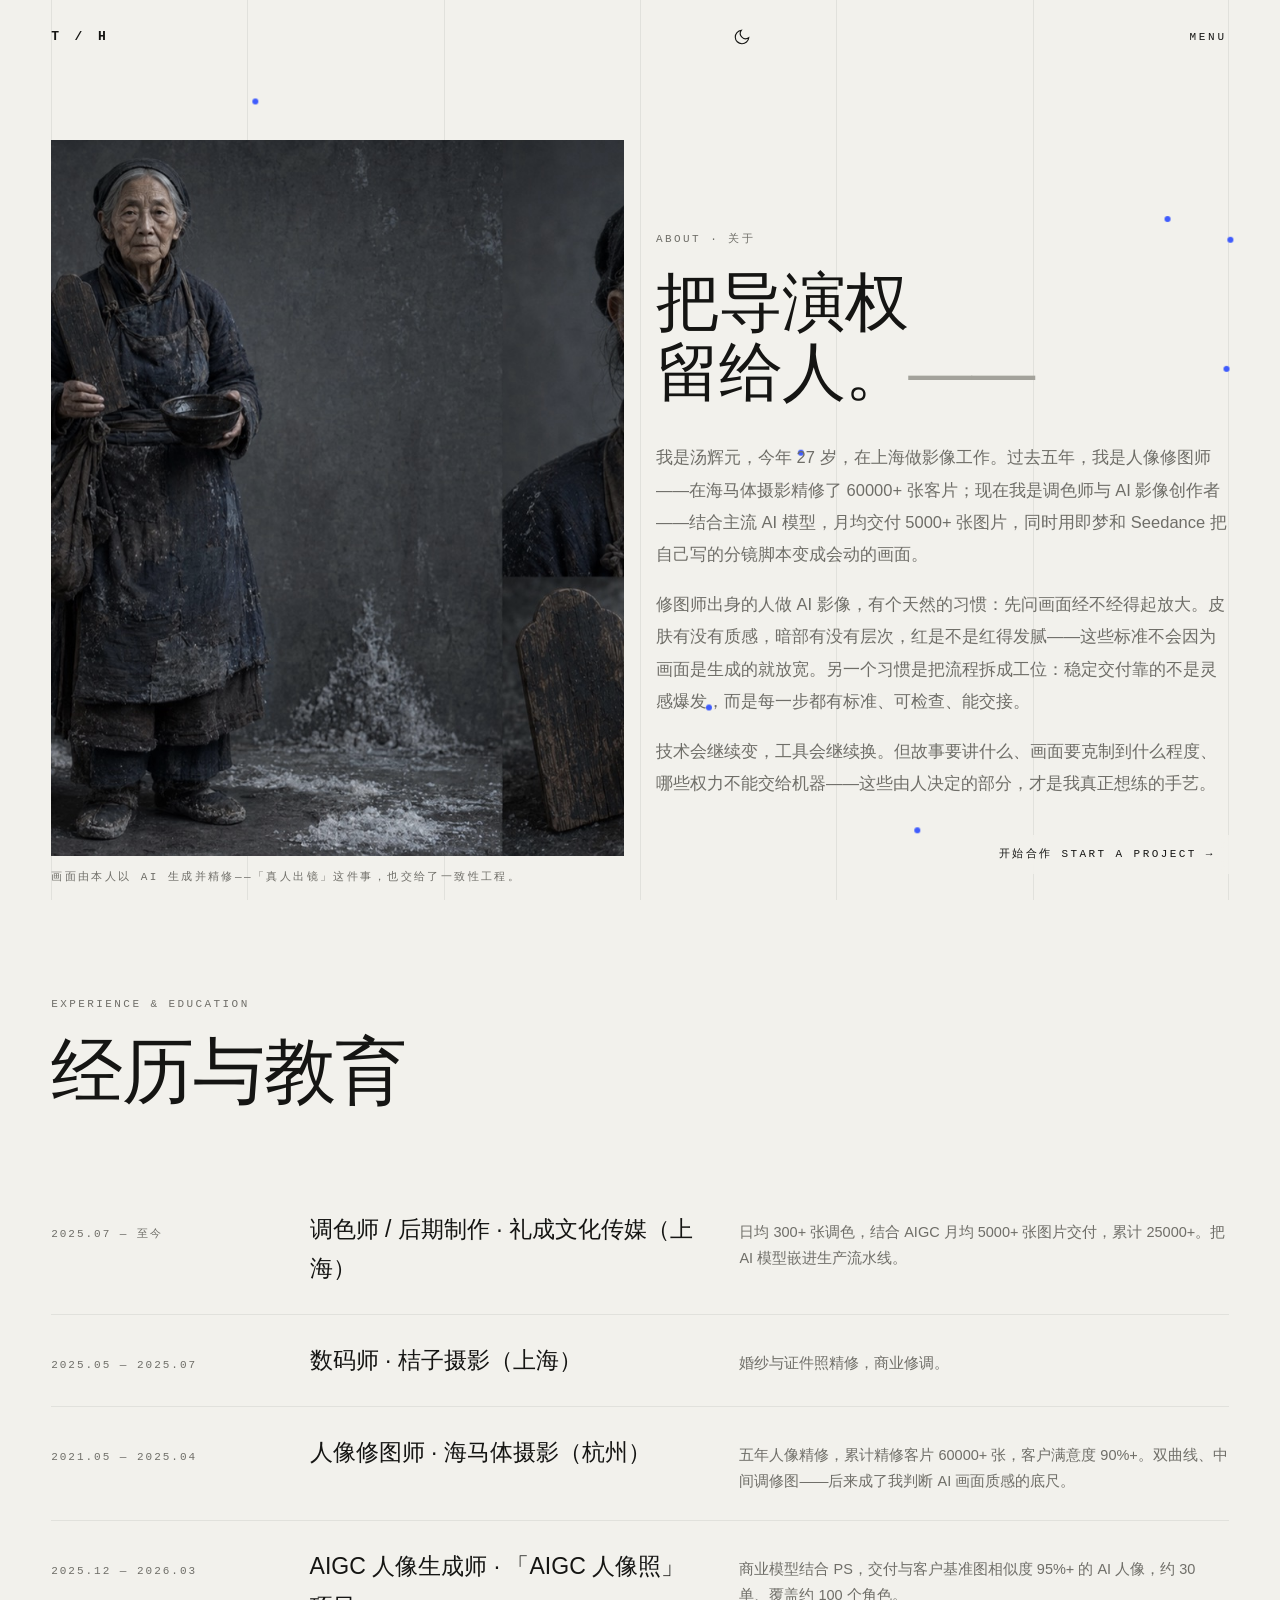
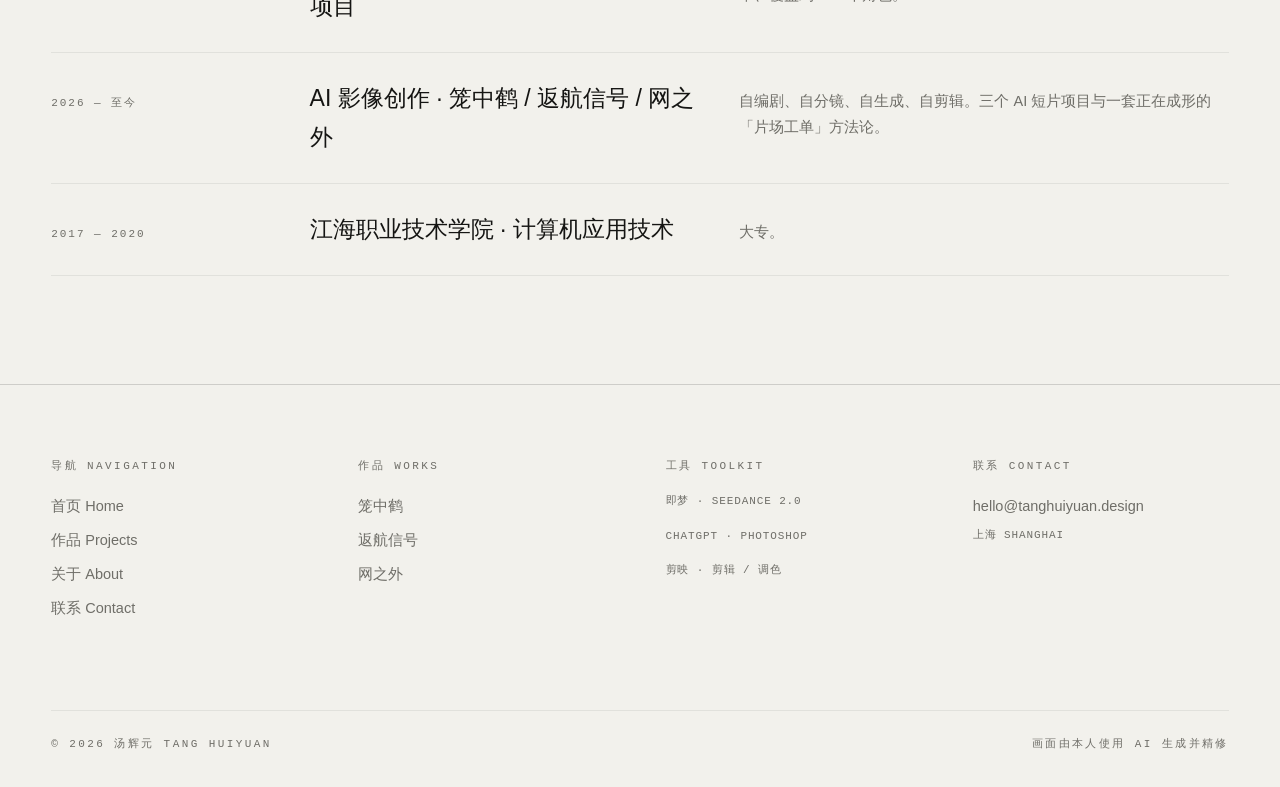
==== about.html @ d863634f "个人网站首发：首页/作品/三个项目详情/关于/联系" ====
<!DOCTYPE html>
<html lang="zh-CN">
<head>
<meta charset="UTF-8">
<meta name="viewport" content="width=device-width, initial-scale=1.0">
<title>关于 About · 汤辉元</title>
<meta name="description" content="汤辉元：修图师出身的 AI 影像创作者。五年人像精修 60000+ 张，如今用即梦与 Seedance 拍 AI 短片。">
<link rel="stylesheet" href="css/style.css">
</head>
<body>

<header class="site-header">
  <a class="logo" href="index.html">T / H</a>
  <div class="header-center">
    <button class="theme-toggle" aria-label="切换明暗模式">
      <svg class="icon-moon" viewBox="0 0 24 24"><path d="M21 12.8A9 9 0 1 1 11.2 3a7 7 0 0 0 9.8 9.8z"/></svg>
      <svg class="icon-sun" viewBox="0 0 24 24"><circle cx="12" cy="12" r="4.4"/><path d="M12 2v2.6M12 19.4V22M2 12h2.6M19.4 12H22M4.9 4.9l1.9 1.9M17.2 17.2l1.9 1.9M19.1 4.9l-1.9 1.9M6.8 17.2l-1.9 1.9"/></svg>
    </button>
  </div>
  <button class="menu-btn">MENU</button>
</header>

<div class="menu-overlay">
  <svg class="menu-arc" viewBox="0 0 1440 900" preserveAspectRatio="none" aria-hidden="true">
    <path d="M 380 -60 Q 850 450 320 960" stroke="rgba(240,239,233,0.16)" fill="none" stroke-width="1"/>
    <circle cx="528" cy="144" r="4" fill="#4d6bff"/>
    <circle cx="596" cy="348" r="4" fill="#4d6bff"/>
    <circle cx="584" cy="552" r="4" fill="#4d6bff"/>
    <circle cx="492" cy="756" r="4" fill="#4d6bff"/>
  </svg>
  <button class="menu-close" aria-label="关闭菜单">
    <svg viewBox="0 0 24 24" fill="none"><path d="M5 5l14 14M19 5L5 19"/></svg>
  </button>
  <nav class="menu-items">
    <div class="menu-item"><span class="no">01</span><a href="index.html">Home</a></div>
    <div class="menu-item"><span class="no">02</span><a href="projects.html">Projects</a><button class="toggle-projects chev" aria-label="展开项目列表">▾</button>
      <ul class="menu-sub">
        <li><a href="project-lhz.html"><span class="n">01</span>笼中鹤</a></li>
        <li><a href="project-fhxh.html"><span class="n">02</span>返航信号</a></li>
        <li><a href="project-wzw.html"><span class="n">03</span>网之外</a></li>
      </ul>
    </div>
    <div class="menu-item"><span class="no">03</span><a href="about.html">About</a></div>
    <div class="menu-item"><span class="no">04</span><a href="contact.html">Contact</a></div>
  </nav>
  <div class="menu-meta mono">AI IMAGERY CREATOR · SHANGHAI · 2026</div>
</div>

<main class="wrap">
  <div class="about-grid">
    <div class="about-photo reveal">
      <img src="assets/asset-04-elder-salt.jpg" alt="AI 生成角色影像">
      <p class="mono" style="margin-top:12px;">画面由本人以 AI 生成并精修——「真人出镜」这件事，也交给了一致性工程。</p>
    </div>
    <div class="about-copy">
      <span class="mono reveal">ABOUT · 关于</span>
      <h1 class="reveal d1">把导演权<br>留给人。<span class="ghost">——</span></h1>
      <p class="reveal d2">我是汤辉元，今年 27 岁，在上海做影像工作。过去五年，我是人像修图师——在海马体摄影精修了 60000+ 张客片；现在我是调色师与 AI 影像创作者——结合主流 AI 模型，月均交付 5000+ 张图片，同时用即梦和 Seedance 把自己写的分镜脚本变成会动的画面。</p>
      <p class="reveal d3">修图师出身的人做 AI 影像，有个天然的习惯：先问画面经不经得起放大。皮肤有没有质感，暗部有没有层次，红是不是红得发腻——这些标准不会因为画面是生成的就放宽。另一个习惯是把流程拆成工位：稳定交付靠的不是灵感爆发，而是每一步都有标准、可检查、能交接。</p>
      <p class="reveal d3">技术会继续变，工具会继续换。但故事要讲什么、画面要克制到什么程度、哪些权力不能交给机器——这些由人决定的部分，才是我真正想练的手艺。</p>
    </div>
  </div>

  <div class="exp-sec" id="experience">
    <div class="sec-head reveal">
      <span class="mono">EXPERIENCE &amp; EDUCATION</span>
      <h2 class="sec-title">经历与教育</h2>
    </div>
    <div class="exp-row reveal">
      <span class="e-era">2025.07 — 至今</span>
      <span class="e-t">调色师 / 后期制作 · 礼成文化传媒（上海）</span>
      <span class="e-d">日均 300+ 张调色，结合 AIGC 月均 5000+ 张图片交付，累计 25000+。把 AI 模型嵌进生产流水线。</span>
    </div>
    <div class="exp-row reveal">
      <span class="e-era">2025.05 — 2025.07</span>
      <span class="e-t">数码师 · 桔子摄影（上海）</span>
      <span class="e-d">婚纱与证件照精修，商业修调。</span>
    </div>
    <div class="exp-row reveal">
      <span class="e-era">2021.05 — 2025.04</span>
      <span class="e-t">人像修图师 · 海马体摄影（杭州）</span>
      <span class="e-d">五年人像精修，累计精修客片 60000+ 张，客户满意度 90%+。双曲线、中间调修图——后来成了我判断 AI 画面质感的底尺。</span>
    </div>
    <div class="exp-row reveal">
      <span class="e-era">2025.12 — 2026.03</span>
      <span class="e-t">AIGC 人像生成师 · 「AIGC 人像照」项目</span>
      <span class="e-d">商业模型结合 PS，交付与客户基准图相似度 95%+ 的 AI 人像，约 30 单、覆盖约 100 个角色。</span>
    </div>
    <div class="exp-row reveal">
      <span class="e-era">2026 — 至今</span>
      <span class="e-t">AI 影像创作 · 笼中鹤 / 返航信号 / 网之外</span>
      <span class="e-d">自编剧、自分镜、自生成、自剪辑。三个 AI 短片项目与一套正在成形的「片场工单」方法论。</span>
    </div>
    <div class="exp-row reveal">
      <span class="e-era">2017 — 2020</span>
      <span class="e-t">江海职业技术学院 · 计算机应用技术</span>
      <span class="e-d">大专。</span>
    </div>
  </div>
</main>

<footer class="site-footer">
  <div class="foot-grid">
    <div>
      <span class="mono">导航 Navigation</span>
      <ul>
        <li><a href="index.html">首页 Home</a></li>
        <li><a href="projects.html">作品 Projects</a></li>
        <li><a href="about.html">关于 About</a></li>
        <li><a href="contact.html">联系 Contact</a></li>
      </ul>
    </div>
    <div>
      <span class="mono">作品 Works</span>
      <ul>
        <li><a href="project-lhz.html">笼中鹤</a></li>
        <li><a href="project-fhxh.html">返航信号</a></li>
        <li><a href="project-wzw.html">网之外</a></li>
      </ul>
    </div>
    <div>
      <span class="mono">工具 Toolkit</span>
      <ul>
        <li><span class="mono" style="letter-spacing:0.08em;">即梦 · Seedance 2.0</span></li>
        <li><span class="mono" style="letter-spacing:0.08em;">ChatGPT · Photoshop</span></li>
        <li><span class="mono" style="letter-spacing:0.08em;">剪映 · 剪辑 / 调色</span></li>
      </ul>
    </div>
    <div>
      <span class="mono">联系 Contact</span>
      <ul>
        <li><a href="contact.html">hello@tanghuiyuan.design</a></li>
        <li><span class="mono" style="letter-spacing:0.08em;">上海 SHANGHAI</span></li>
      </ul>
    </div>
  </div>
  <div class="foot-bottom">
    <span class="mono">© 2026 汤辉元 TANG HUIYUAN</span>
    <span class="mono">画面由本人使用 AI 生成并精修</span>
  </div>
</footer>

<a class="start-project" href="contact.html">开始合作 START A PROJECT →</a>

<script src="js/main.js"></script>
</body>
</html>
---- css/style.css ----
/* ============================================================
   汤辉元 · 个人网站 — Swiss/Editorial 风格
   浅色默认 + 深色切换 / 网格线 + 蓝点 / 超大标题 + 等宽标签
   ============================================================ */

:root {
  --bg: #f2f1ec;
  --ink: #151513;
  --muted: #6f6e68;
  --faint: #a3a29b;
  --line: rgba(21, 21, 19, 0.07);
  --line-strong: rgba(21, 21, 19, 0.16);
  --dot: #2b4bff;
  --accent: #2b4bff;
  --panel: rgba(21, 21, 19, 0.04);
  --header-bg: rgba(242, 241, 236, 0.82);
  --ease: cubic-bezier(0.22, 1, 0.36, 1);
  --font-sans: "Helvetica Neue", "PingFang SC", "Hiragino Sans GB", "Microsoft YaHei", Arial, sans-serif;
  --font-mono: "SF Mono", "Menlo", "Monaco", ui-monospace, monospace;
}

body.dark {
  --bg: #0e0e0d;
  --ink: #eceae4;
  --muted: #8f8e88;
  --faint: #5c5b56;
  --line: rgba(236, 234, 228, 0.08);
  --line-strong: rgba(236, 234, 228, 0.2);
  --dot: #4d6bff;
  --accent: #6c85ff;
  --panel: rgba(236, 234, 228, 0.05);
  --header-bg: rgba(14, 14, 13, 0.82);
}

* { margin: 0; padding: 0; box-sizing: border-box; }

html { scroll-behavior: smooth; }

body {
  background: var(--bg);
  color: var(--ink);
  font-family: var(--font-sans);
  font-size: 16px;
  line-height: 1.7;
  -webkit-font-smoothing: antialiased;
  transition: background 0.5s var(--ease), color 0.5s var(--ease);
  overflow-x: hidden;
}

::selection { background: var(--dot); color: #fff; }

a { color: inherit; text-decoration: none; }
img { display: block; max-width: 100%; }
button { background: none; border: none; cursor: pointer; color: inherit; font: inherit; }

/* ---------- 等宽标签 ---------- */
.mono {
  font-family: var(--font-mono);
  font-size: 11px;
  letter-spacing: 0.22em;
  text-transform: uppercase;
  color: var(--muted);
  font-weight: 400;
}

/* ---------- 固定网格线 ---------- */
.gridlines {
  position: fixed; inset: 0;
  pointer-events: none;
  z-index: 0;
  display: grid;
  grid-template-columns: repeat(6, 1fr);
  padding: 0 clamp(20px, 4vw, 64px);
}
.gridlines span {
  border-left: 1px solid var(--line);
  transition: border-color 0.5s var(--ease);
}
.gridlines span:last-child { border-right: 1px solid var(--line); }

/* ---------- 蓝点层 ---------- */
.dots { position: fixed; inset: 0; pointer-events: none; z-index: 1; }
.dot {
  position: absolute;
  width: 6px; height: 6px;
  border-radius: 50%;
  background: var(--dot);
  opacity: 0.9;
  will-change: transform;
}

/* ---------- 页头 ---------- */
.site-header {
  position: fixed;
  top: 0; left: 0; right: 0;
  z-index: 60;
  display: flex;
  align-items: center;
  justify-content: space-between;
  padding: 22px clamp(20px, 4vw, 64px);
  background: transparent;
  transition: background 0.4s var(--ease), backdrop-filter 0.4s;
}
.site-header.scrolled {
  background: var(--header-bg);
  backdrop-filter: blur(10px);
  -webkit-backdrop-filter: blur(10px);
}
.logo {
  font-family: var(--font-mono);
  font-size: 13px;
  letter-spacing: 0.3em;
  font-weight: 600;
  z-index: 2;
}
.header-center { position: absolute; left: 58%; transform: translateX(-50%); }
.theme-toggle {
  width: 36px; height: 36px;
  display: flex; align-items: center; justify-content: center;
  border-radius: 50%;
  transition: transform 0.4s var(--ease);
}
.theme-toggle:hover { transform: rotate(40deg) scale(1.1); }
.theme-toggle svg { width: 18px; height: 18px; stroke: var(--ink); fill: none; stroke-width: 1.5; }
.theme-toggle .icon-sun { display: none; }
body.dark .theme-toggle .icon-moon { display: none; }
body.dark .theme-toggle .icon-sun { display: block; }
.menu-btn {
  font-family: var(--font-mono);
  font-size: 11px;
  letter-spacing: 0.25em;
  z-index: 2;
  padding: 6px 2px;
  position: relative;
}
.menu-btn::after {
  content: ""; position: absolute; left: 0; bottom: 0;
  width: 100%; height: 1px; background: var(--ink);
  transform: scaleX(0); transform-origin: right;
  transition: transform 0.4s var(--ease);
}
.menu-btn:hover::after { transform: scaleX(1); transform-origin: left; }

/* ---------- 全屏菜单 ---------- */
.menu-overlay {
  position: fixed; inset: 0;
  background: #101010;
  color: #f0efe9;
  z-index: 100;
  opacity: 0;
  visibility: hidden;
  transition: opacity 0.55s var(--ease), visibility 0.55s;
  overflow: hidden;
}
.menu-overlay.open { opacity: 1; visibility: visible; }
.menu-arc { position: absolute; inset: 0; }
.menu-items {
  position: absolute; inset: 0;
  padding: 0 clamp(24px, 6vw, 100px);
  pointer-events: none;
}
.menu-items a, .menu-items button { pointer-events: auto; }
.menu-item {
  position: absolute;
  display: flex;
  align-items: baseline;
  gap: 14px;
  opacity: 0;
  transform: translateY(30px);
  transition: opacity 0.5s var(--ease), transform 0.5s var(--ease);
}
.menu-overlay.open .menu-item { opacity: 1; transform: translateY(0); }
.menu-overlay.open .menu-item:nth-child(1) { transition-delay: 0.15s; }
.menu-overlay.open .menu-item:nth-child(2) { transition-delay: 0.24s; }
.menu-overlay.open .menu-item:nth-child(3) { transition-delay: 0.33s; }
.menu-overlay.open .menu-item:nth-child(4) { transition-delay: 0.42s; }
.menu-item .no {
  font-family: var(--font-mono);
  font-size: 11px;
  letter-spacing: 0.2em;
  color: #8b8a84;
}
.menu-item a {
  font-size: clamp(34px, 4.6vw, 58px);
  font-weight: 500;
  letter-spacing: -0.01em;
  color: #f0efe9;
  transition: color 0.3s;
  line-height: 1.15;
}
.menu-item a:hover { color: #6c85ff; }
.menu-item .chev { font-size: 0.5em; color: #8b8a84; margin-left: 6px; }
.menu-sub {
  list-style: none;
  margin: 10px 0 0 4px;
  display: none;
}
.menu-sub li { margin: 2px 0; }
.menu-sub a {
  font-size: 14px;
  color: #8b8a84;
  letter-spacing: 0.02em;
  font-weight: 400;
}
.menu-sub a:hover { color: #f0efe9; }
.menu-sub .n { font-family: var(--font-mono); font-size: 10px; margin-right: 8px; }
.menu-close {
  position: absolute; top: 24px; right: clamp(20px, 4vw, 64px);
  width: 40px; height: 40px;
  display: flex; align-items: center; justify-content: center;
  z-index: 5;
}
.menu-close svg { width: 22px; height: 22px; stroke: #f0efe9; stroke-width: 1.5; }
.menu-meta {
  position: absolute;
  left: clamp(24px, 6vw, 100px); bottom: 34px;
  color: #8b8a84;
}

/* ---------- 布局容器 ---------- */
.wrap {
  position: relative;
  z-index: 2;
  padding: 0 clamp(20px, 4vw, 64px);
}
.section { padding: clamp(80px, 12vh, 160px) 0; }

/* ---------- Hero ---------- */
.hero {
  min-height: 100vh;
  display: flex;
  flex-direction: column;
  justify-content: center;
  position: relative;
}
.hero-name {
  font-size: clamp(64px, 12.5vw, 190px);
  font-weight: 600;
  line-height: 1.02;
  letter-spacing: -0.02em;
  margin-left: -0.04em;
}
.hero-name .thin { font-weight: 300; }
.hero-meta {
  display: flex;
  flex-wrap: wrap;
  gap: 28px;
  margin-top: 30px;
}
.hero-meta span { white-space: nowrap; }
.hero-scrollhint {
  position: absolute;
  bottom: 34px; left: clamp(20px, 4vw, 64px);
  display: flex; align-items: center; gap: 10px;
}
.hero-scrollhint .bar {
  width: 1px; height: 44px;
  background: var(--line-strong);
  position: relative;
  overflow: hidden;
}
.hero-scrollhint .bar::after {
  content: ""; position: absolute; left: 0; top: -50%;
  width: 100%; height: 50%;
  background: var(--ink);
  animation: drip 2.2s var(--ease) infinite;
}
@keyframes drip {
  0% { top: -50%; } 100% { top: 110%; }
}

/* ---------- 鼠标跟随预览图 ---------- */
.cursor-img {
  position: fixed;
  z-index: 50;
  width: 220px; height: 150px;
  pointer-events: none;
  overflow: hidden;
  opacity: 0;
  transform: translate(-50%, -50%) scale(0.85) rotate(-2deg);
  transition: opacity 0.35s var(--ease);
  will-change: transform;
}
.cursor-img.show { opacity: 1; }
.cursor-img img {
  position: absolute; inset: 0;
  width: 100%; height: 100%; object-fit: cover;
  opacity: 0;
  transition: opacity 0.28s var(--ease);
}
.cursor-img img.current { opacity: 1; }

/* ---------- 章节标题 ---------- */
.sec-head { margin-bottom: clamp(40px, 6vw, 72px); }
.sec-head .mono { display: block; margin-bottom: 18px; }
.sec-title {
  font-size: clamp(38px, 5.6vw, 84px);
  font-weight: 500;
  line-height: 1.12;
  letter-spacing: -0.015em;
  max-width: 14em;
}
.sec-title .ghost { color: var(--faint); }

/* ---------- 项目大块（首页） ---------- */
.work-block {
  display: grid;
  grid-template-columns: repeat(6, 1fr);
  gap: 0 clamp(16px, 2.5vw, 40px);
  padding: clamp(48px, 7vh, 96px) 0;
  border-top: 1px solid var(--line);
  position: relative;
}
.work-block .work-media {
  grid-column: 1 / 5;
  overflow: hidden;
  position: relative;
}
.work-block.alt .work-media { grid-column: 3 / 7; order: 2; }
.work-block .work-media img {
  width: 100%; height: 100%;
  aspect-ratio: 16 / 10;
  object-fit: cover;
  transition: transform 1s var(--ease);
}
.work-block:hover .work-media img { transform: scale(1.035); }
.work-info {
  grid-column: 5 / 7;
  display: flex;
  flex-direction: column;
  justify-content: flex-start;
  padding-top: 6px;
}
.work-block.alt .work-info { grid-column: 1 / 3; order: 1; }
.work-idx { margin-bottom: 14px; }
.work-title {
  font-size: clamp(30px, 3.4vw, 52px);
  font-weight: 500;
  line-height: 1.12;
  letter-spacing: -0.01em;
  transition: color 0.3s;
}
.work-block:hover .work-title { color: var(--accent); }
.work-sub { font-size: 15px; color: var(--muted); margin-top: 8px; }
.work-cat { margin-top: 22px; }
.work-arrow {
  margin-top: auto;
  font-family: var(--font-mono);
  font-size: 20px;
  color: var(--ink);
  transition: transform 0.4s var(--ease);
  padding-top: 30px;
}
.work-block:hover .work-arrow { transform: translateX(8px); }

/* ---------- 理念条 ---------- */
.beliefs { border-top: 1px solid var(--line); }
.belief-row {
  display: grid;
  grid-template-columns: 120px 1fr 2fr;
  gap: clamp(16px, 3vw, 48px);
  padding: 30px 0;
  border-bottom: 1px solid var(--line);
  align-items: baseline;
}
.belief-row .b-no { font-family: var(--font-mono); font-size: 11px; letter-spacing: 0.2em; color: var(--muted); }
.belief-row .b-t { font-size: clamp(20px, 2.2vw, 30px); font-weight: 500; letter-spacing: -0.01em; }
.belief-row .b-d { font-size: 15px; color: var(--muted); line-height: 1.8; }
.belief-quote {
  font-size: clamp(22px, 2.6vw, 36px);
  font-weight: 400;
  line-height: 1.5;
  max-width: 22em;
  padding: clamp(60px, 9vh, 120px) 0;
}
.belief-quote em { font-style: normal; color: var(--accent); }

/* ---------- Projects 索引表 ---------- */
.proj-table { border-top: 1px solid var(--line-strong); margin-top: clamp(30px, 5vh, 60px); }
.proj-row {
  display: grid;
  grid-template-columns: 90px 2.4fr 1.4fr 110px 60px;
  align-items: center;
  padding: 30px clamp(4px, 1vw, 16px);
  border-bottom: 1px solid var(--line);
  transition: background 0.35s var(--ease), color 0.35s var(--ease);
  position: relative;
}
.proj-row .p-no, .proj-row .p-cat, .proj-row .p-year, .proj-row .p-arrow {
  font-family: var(--font-mono);
  font-size: 11px;
  letter-spacing: 0.2em;
  text-transform: uppercase;
  color: var(--muted);
  transition: color 0.35s var(--ease);
}
.proj-row .p-title { font-size: clamp(24px, 2.6vw, 40px); font-weight: 500; letter-spacing: -0.01em; }
.proj-row .p-arrow { text-align: right; font-size: 16px; transition: transform 0.4s var(--ease); }
.proj-row:hover { background: var(--ink); color: var(--bg); }
.proj-row:hover .p-no, .proj-row:hover .p-cat, .proj-row:hover .p-year { color: var(--bg); opacity: 0.65; }
.proj-row:hover .p-arrow { color: var(--bg); transform: translateX(6px); }

/* ---------- 项目详情 ---------- */
.case-hero {
  position: relative;
  min-height: 92vh;
  display: flex;
  align-items: flex-end;
  color: #f0efe9;
  overflow: hidden;
}
.case-hero .bgimg {
  position: absolute; inset: 0;
}
.case-hero .bgimg img {
  width: 100%; height: 100%; object-fit: cover;
  animation: slowzoom 14s var(--ease) forwards;
}
@keyframes slowzoom { from { transform: scale(1.08); } to { transform: scale(1); } }
/* 详情页深色大图上，页头未滚动时用浅色 */
body:has(.case-hero) .site-header:not(.scrolled) { color: #f0efe9; }
body:has(.case-hero) .site-header:not(.scrolled) .theme-toggle svg { stroke: #f0efe9; }

.case-hero .shade {
  position: absolute; inset: 0;
  background: linear-gradient(180deg, rgba(10,10,10,0.38) 0%, rgba(10,10,10,0.14) 42%, rgba(10,10,10,0.74) 100%);
}
.case-hero .inner {
  position: relative; z-index: 2;
  width: 100%;
  padding: 0 clamp(20px, 4vw, 64px) clamp(44px, 7vh, 80px);
}
.case-hero .mono { color: rgba(240,239,233,0.75); display: block; margin-bottom: 16px; }
.case-hero h1 {
  font-size: clamp(56px, 9vw, 140px);
  font-weight: 500;
  line-height: 1.02;
  letter-spacing: -0.02em;
}
.case-hero .case-sub { font-size: clamp(17px, 1.6vw, 22px); color: rgba(240,239,233,0.85); margin-top: 14px; font-weight: 300; }
.case-meta {
  display: grid;
  grid-template-columns: 1fr 1fr 2fr;
  gap: clamp(20px, 4vw, 60px);
  margin-top: clamp(36px, 6vh, 64px);
  padding-top: 26px;
  border-top: 1px solid rgba(240,239,233,0.25);
}
.case-meta .mono { display: block; margin-bottom: 10px; color: rgba(240,239,233,0.55); }
.case-meta .v { font-size: 15px; font-weight: 400; }
.case-meta .v.big { line-height: 1.75; }

/* 详情正文：左吸附文字 + 右图片流 */
.case-body {
  display: grid;
  grid-template-columns: repeat(6, 1fr);
  gap: 0 clamp(16px, 2.5vw, 40px);
  padding: clamp(80px, 12vh, 150px) 0;
}
.case-text { grid-column: 1 / 3; }
.case-text .sticky { position: sticky; top: 110px; }
.case-text .mono { display: block; margin-bottom: 16px; }
.case-text h2 { font-size: clamp(28px, 3vw, 44px); font-weight: 500; line-height: 1.2; margin-bottom: 24px; letter-spacing: -0.01em; }
.case-text p { font-size: 15.5px; color: var(--muted); line-height: 1.9; }
.case-text p + p { margin-top: 14px; }
.case-gallery { grid-column: 3 / 7; display: flex; flex-direction: column; gap: clamp(24px, 4vh, 48px); }
.case-gallery figure img {
  width: 100%;
  transition: transform 1s var(--ease);
}
.case-gallery figure { overflow: hidden; }
.case-gallery figure:hover img { transform: scale(1.03); }
.case-gallery figcaption { margin-top: 10px; }
.case-list { margin-top: 28px; }
.case-list li {
  list-style: none;
  padding: 13px 0;
  border-bottom: 1px solid var(--line);
  font-size: 14.5px;
  color: var(--muted);
  display: flex; gap: 14px;
}
.case-list li b { color: var(--ink); font-weight: 500; white-space: nowrap; }

/* 上/下一个项目 */
.case-nav {
  display: grid;
  grid-template-columns: 1fr 1fr;
  border-top: 1px solid var(--line-strong);
}
.case-nav a {
  padding: clamp(40px, 7vh, 80px) clamp(20px, 4vw, 64px);
  transition: background 0.35s var(--ease), color 0.35s var(--ease);
}
.case-nav a:hover { background: var(--ink); color: var(--bg); }
.case-nav a.next { text-align: right; border-left: 1px solid var(--line); }
.case-nav .mono { display: block; margin-bottom: 12px; }
.case-nav .t { font-size: clamp(26px, 3vw, 44px); font-weight: 500; letter-spacing: -0.01em; }

/* ---------- 跑马灯 ---------- */
.marquee {
  overflow: hidden;
  border-top: 1px solid var(--line);
  border-bottom: 1px solid var(--line);
  padding: clamp(28px, 5vh, 54px) 0;
  white-space: nowrap;
}
.marquee .track {
  display: inline-flex;
  gap: 0.6em;
  animation: marquee 30s linear infinite;
  font-size: clamp(48px, 7vw, 110px);
  font-weight: 500;
  letter-spacing: 0.02em;
  color: var(--faint);
  text-transform: uppercase;
}
@keyframes marquee {
  from { transform: translateX(0); }
  to { transform: translateX(-50%); }
}

/* ---------- About ---------- */
.about-grid {
  display: grid;
  grid-template-columns: repeat(6, 1fr);
  gap: 0 clamp(16px, 2.5vw, 40px);
  padding-top: 140px;
}
.about-photo { grid-column: 1 / 4; }
.about-photo img { width: 100%; aspect-ratio: 4 / 5; object-fit: cover; filter: grayscale(0.15); }
.about-copy { grid-column: 4 / 7; padding-top: clamp(40px, 10vh, 120px); }
.about-copy .mono { display: block; margin-bottom: 18px; }
.about-copy h1 {
  font-size: clamp(40px, 5vw, 72px);
  font-weight: 500;
  line-height: 1.1;
  letter-spacing: -0.015em;
  margin-bottom: 34px;
}
.about-copy h1 .ghost { color: var(--faint); }
.about-copy p { font-size: 16.5px; line-height: 1.95; color: var(--muted); }
.about-copy p + p { margin-top: 18px; }
.exp-sec { padding: clamp(80px, 12vh, 150px) 0; }
.exp-row {
  display: grid;
  grid-template-columns: 220px 1.6fr 2fr;
  gap: clamp(16px, 3vw, 48px);
  padding: 26px 0;
  border-bottom: 1px solid var(--line);
  align-items: baseline;
}
.exp-row .e-era { font-family: var(--font-mono); font-size: 11px; letter-spacing: 0.18em; color: var(--muted); text-transform: uppercase; }
.exp-row .e-t { font-size: clamp(18px, 1.8vw, 24px); font-weight: 500; }
.exp-row .e-d { font-size: 14.5px; color: var(--muted); line-height: 1.8; }

/* ---------- Contact ---------- */
.contact-hero { min-height: 88vh; display: flex; flex-direction: column; justify-content: center; padding-top: 100px; }
.contact-hero h1 {
  font-size: clamp(48px, 8.4vw, 130px);
  font-weight: 500;
  line-height: 1.06;
  letter-spacing: -0.02em;
}
.contact-hero h1 a { transition: color 0.3s; }
.contact-hero h1 a:hover { color: var(--accent); }
.contact-cols {
  display: grid;
  grid-template-columns: repeat(3, 1fr);
  gap: clamp(20px, 4vw, 60px);
  margin-top: clamp(50px, 9vh, 100px);
  padding-top: 30px;
  border-top: 1px solid var(--line-strong);
}
.contact-cols .mono { display: block; margin-bottom: 12px; }
.contact-cols .v { font-size: 15px; color: var(--muted); line-height: 1.9; }

/* ---------- 页脚 ---------- */
.site-footer {
  position: relative;
  z-index: 2;
  border-top: 1px solid var(--line-strong);
  padding: clamp(48px, 8vh, 90px) clamp(20px, 4vw, 64px) 34px;
}
.foot-grid {
  display: grid;
  grid-template-columns: repeat(4, 1fr);
  gap: clamp(20px, 4vw, 60px);
  margin-bottom: clamp(50px, 9vh, 90px);
}
.foot-grid .mono { display: block; margin-bottom: 16px; }
.foot-grid ul { list-style: none; }
.foot-grid li { margin: 7px 0; }
.foot-grid a { font-size: 14.5px; color: var(--muted); transition: color 0.25s; position: relative; }
.foot-grid a:hover { color: var(--accent); }
.foot-bottom {
  display: flex;
  justify-content: space-between;
  align-items: center;
  padding-top: 24px;
  border-top: 1px solid var(--line);
}

/* ---------- START A PROJECT 固定角标 ---------- */
.start-project {
  position: fixed;
  right: clamp(20px, 4vw, 64px);
  bottom: 26px;
  z-index: 55;
  font-family: var(--font-mono);
  font-size: 11px;
  letter-spacing: 0.22em;
  color: var(--ink);
  display: inline-flex;
  align-items: center;
  gap: 10px;
  background: var(--header-bg);
  backdrop-filter: blur(8px);
  -webkit-backdrop-filter: blur(8px);
  padding: 10px 14px;
  transition: gap 0.35s var(--ease), color 0.3s;
}
.start-project:hover { gap: 18px; color: var(--accent); }

/* ---------- 滚动入场 ---------- */
.reveal {
  opacity: 0;
  transform: translateY(36px);
  transition: opacity 0.9s var(--ease), transform 0.9s var(--ease);
}
.reveal.in { opacity: 1; transform: translateY(0); }
.reveal.d1 { transition-delay: 0.08s; }
.reveal.d2 { transition-delay: 0.16s; }
.reveal.d3 { transition-delay: 0.24s; }

/* ---------- 响应式 ---------- */
@media (max-width: 900px) {
  .menu-items { position: absolute; inset: auto 0 0 0; top: 110px; display: flex; flex-direction: column; gap: 30px; padding: 0 28px; }
  .menu-item { position: static !important; flex-wrap: wrap; }
  .menu-item a { font-size: 34px; }
  .chev-hide { display: none; }
  .work-block, .work-block.alt { display: flex; flex-direction: column; gap: 20px; }
  .work-block.alt .work-media { order: 0; }
  .belief-row { grid-template-columns: 70px 1fr; }
  .belief-row .b-d { grid-column: 2; }
  .proj-row { grid-template-columns: 50px 1.6fr 90px 40px; }
  .proj-row .p-cat { display: none; }
  .case-body { display: flex; flex-direction: column; gap: 40px; }
  .case-text .sticky { position: static; }
  .case-meta { grid-template-columns: 1fr; gap: 18px; }
  .about-grid { display: flex; flex-direction: column; gap: 36px; }
  .exp-row { grid-template-columns: 1fr; gap: 6px; }
  .foot-grid { grid-template-columns: repeat(2, 1fr); }
  .contact-cols { grid-template-columns: 1fr; }
  .header-center { display: none; }
  .hero-meta { gap: 14px; }
}
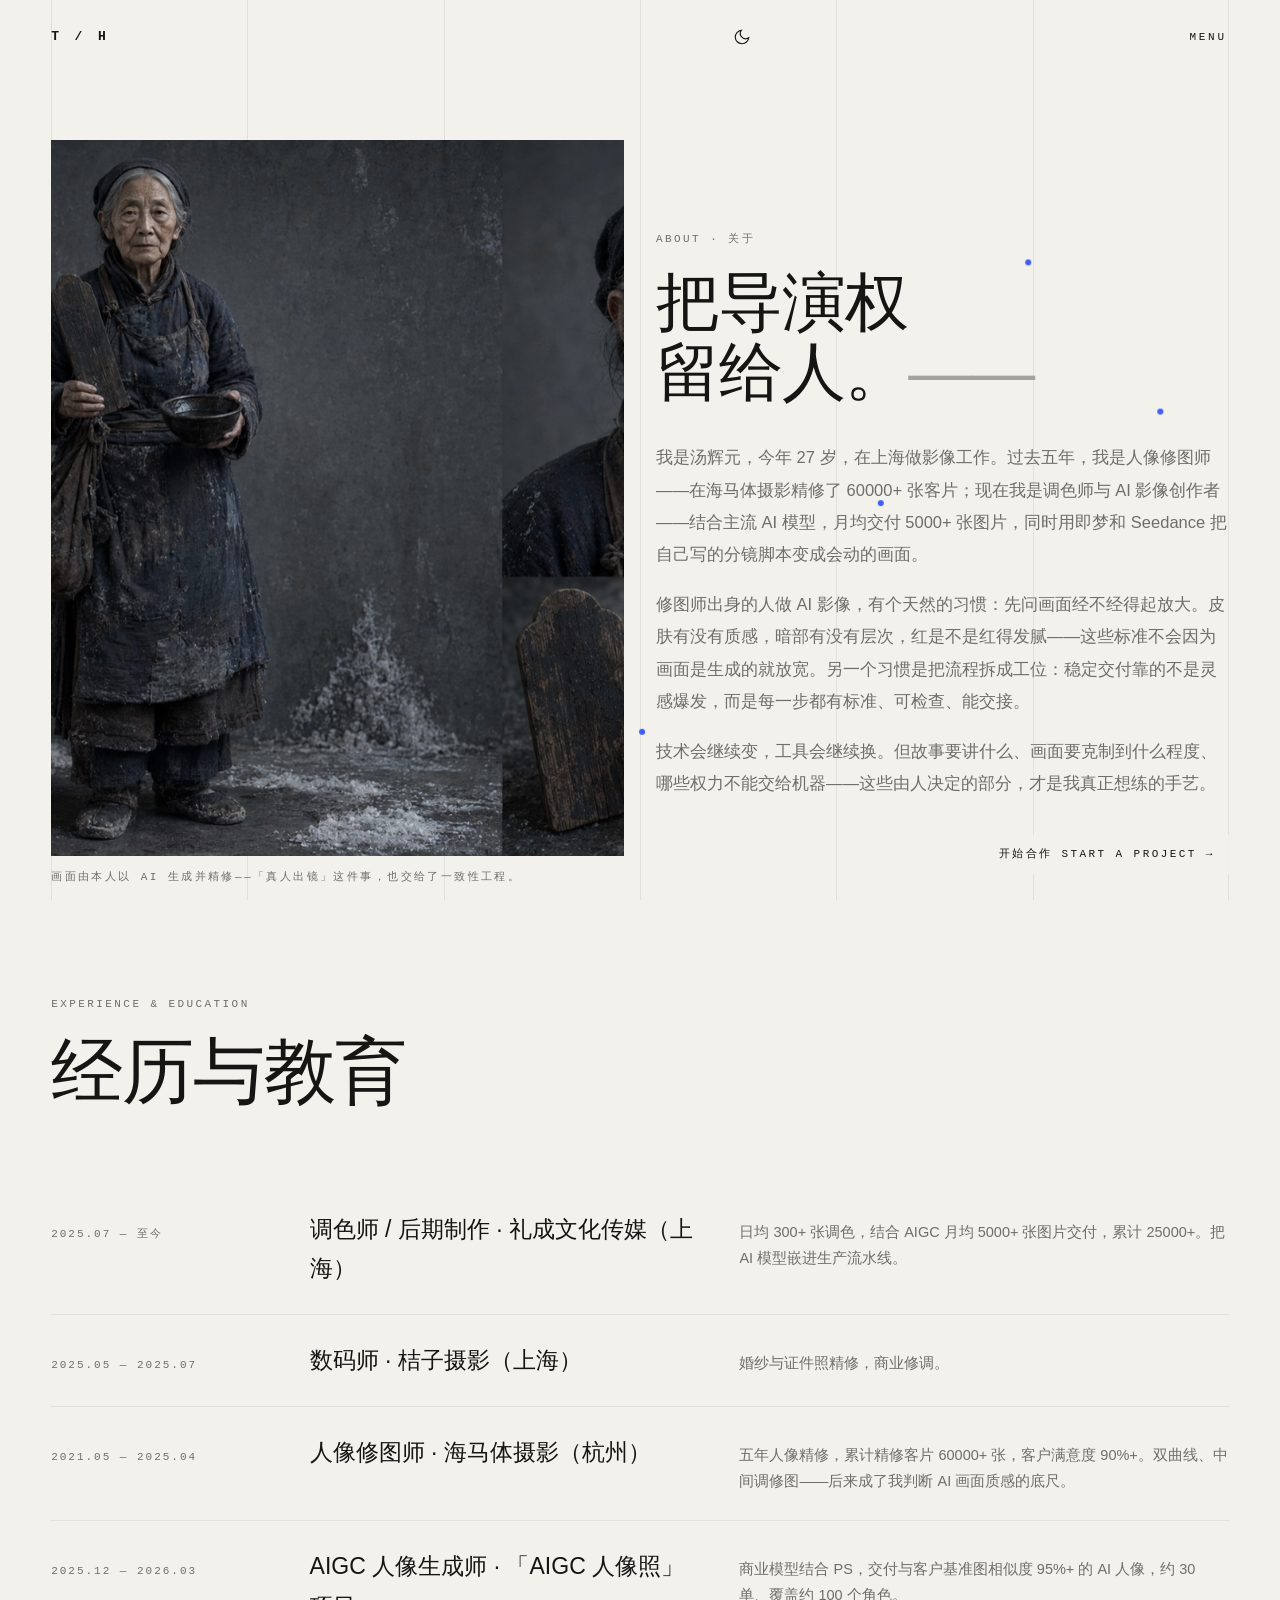
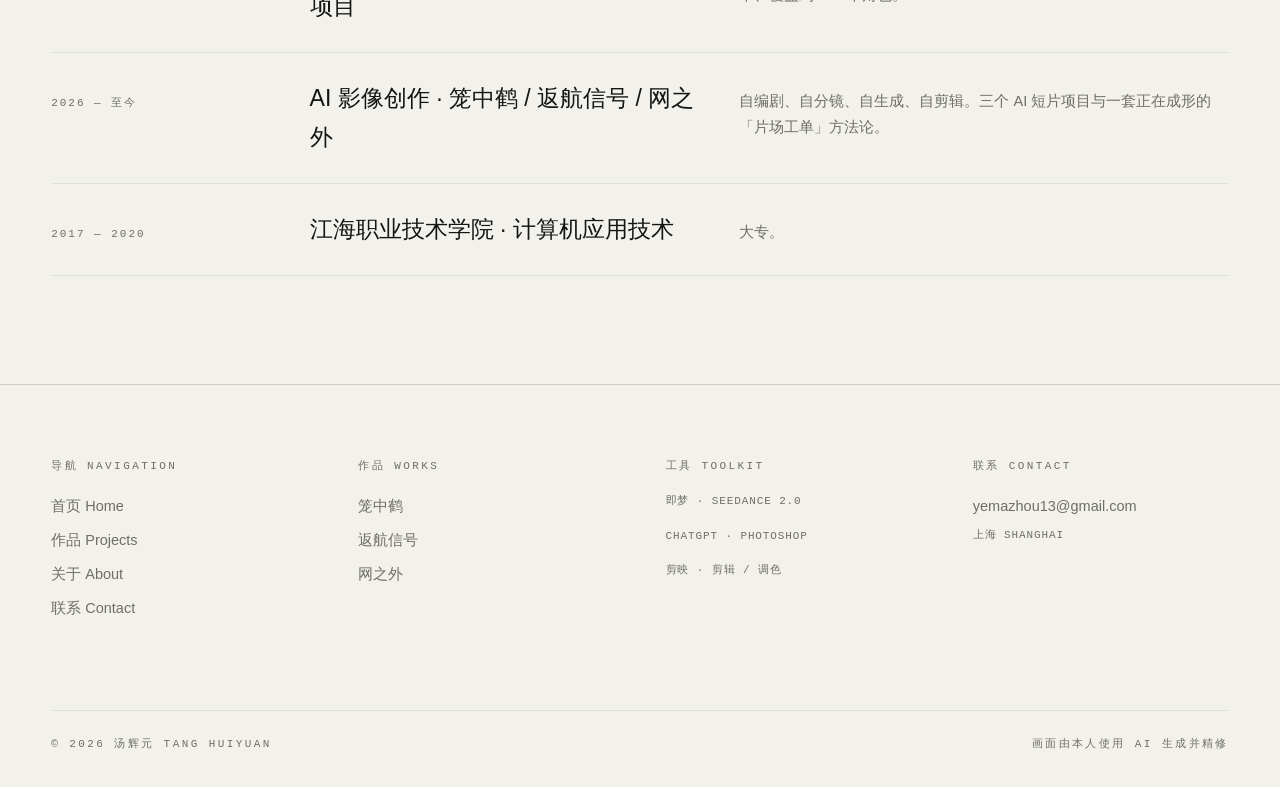
==== commit ee046b3f: "更新联系邮箱为 yemazhou13@gmail.com" ====
--- a/about.html
+++ b/about.html
@@ -129,7 +129,7 @@
     <div>
       <span class="mono">联系 Contact</span>
       <ul>
-        <li><a href="contact.html">hello@tanghuiyuan.design</a></li>
+        <li><a href="contact.html">yemazhou13@gmail.com</a></li>
         <li><span class="mono" style="letter-spacing:0.08em;">上海 SHANGHAI</span></li>
       </ul>
     </div>
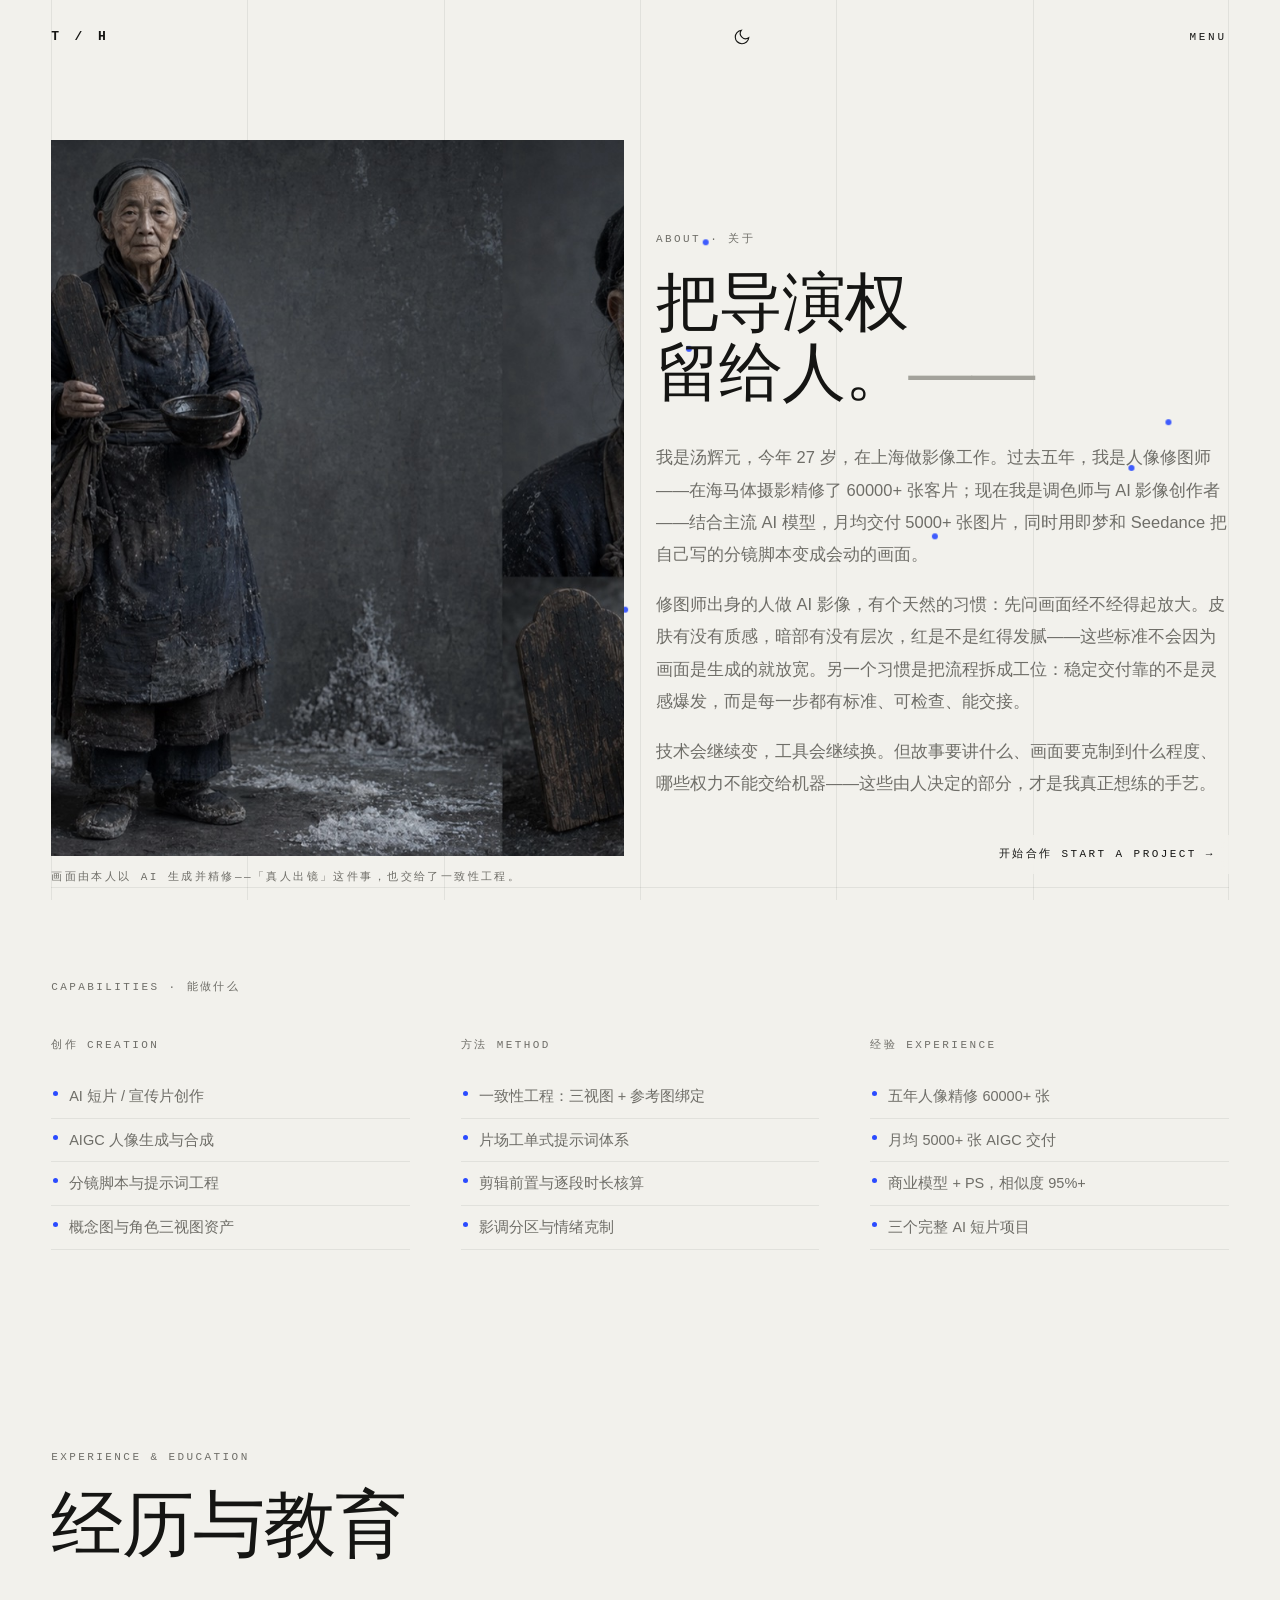
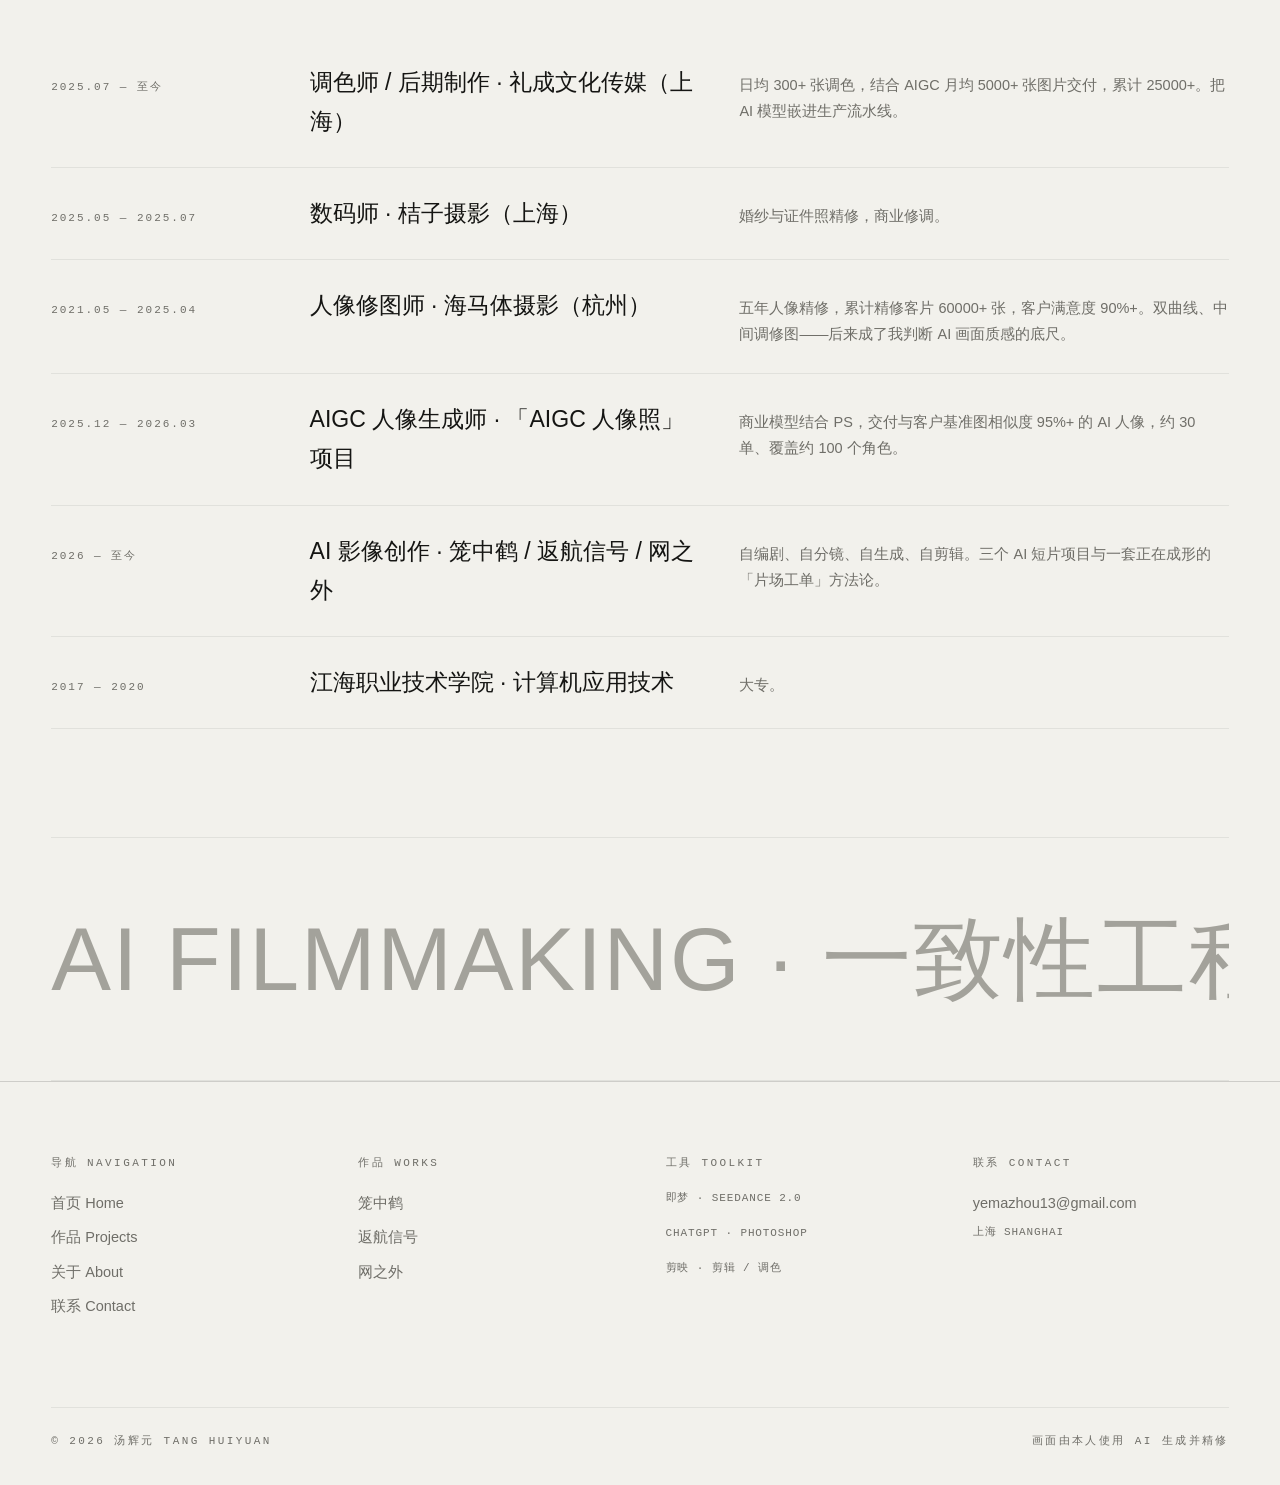
==== commit ca45ac78: "动效补全：Hero拖尾浮图/菜单逐项入场+蓝点/作品卡编号悬停/索引行预览/详情页跑马灯/联系表单/About能力区" ====
--- a/about.html
+++ b/about.html
@@ -61,6 +61,39 @@
     </div>
   </div>
 
+  <div class="caps" id="capabilities">
+    <span class="mono reveal" style="display:block; margin-bottom:40px;">CAPABILITIES · 能做什么</span>
+    <div class="caps-grid">
+      <div class="reveal">
+        <span class="mono">创作 CREATION</span>
+        <ul>
+          <li>AI 短片 / 宣传片创作</li>
+          <li>AIGC 人像生成与合成</li>
+          <li>分镜脚本与提示词工程</li>
+          <li>概念图与角色三视图资产</li>
+        </ul>
+      </div>
+      <div class="reveal d1">
+        <span class="mono">方法 METHOD</span>
+        <ul>
+          <li>一致性工程：三视图 + 参考图绑定</li>
+          <li>片场工单式提示词体系</li>
+          <li>剪辑前置与逐段时长核算</li>
+          <li>影调分区与情绪克制</li>
+        </ul>
+      </div>
+      <div class="reveal d2">
+        <span class="mono">经验 EXPERIENCE</span>
+        <ul>
+          <li>五年人像精修 60000+ 张</li>
+          <li>月均 5000+ 张 AIGC 交付</li>
+          <li>商业模型 + PS，相似度 95%+</li>
+          <li>三个完整 AI 短片项目</li>
+        </ul>
+      </div>
+    </div>
+  </div>
+
   <div class="exp-sec" id="experience">
     <div class="sec-head reveal">
       <span class="mono">EXPERIENCE &amp; EDUCATION</span>
@@ -97,6 +130,13 @@
       <span class="e-d">大专。</span>
     </div>
   </div>
+  <div class="marquee" aria-hidden="true">
+    <div class="track">
+      <span>AI FILMMAKING · 一致性工程 · 片场工单 · 克制即高级 ·&nbsp;</span>
+      <span>AI FILMMAKING · 一致性工程 · 片场工单 · 克制即高级 ·&nbsp;</span>
+    </div>
+  </div>
+
 </main>
 
 <footer class="site-footer">
--- a/css/style.css
+++ b/css/style.css
@@ -70,7 +70,7 @@
   z-index: 0;
   display: grid;
   grid-template-columns: repeat(6, 1fr);
-  padding: 0 clamp(20px, 4vw, 64px);
+  padding: 0 clamp(24px, 4vw, 64px);
 }
 .gridlines span {
   border-left: 1px solid var(--line);
@@ -97,7 +97,7 @@
   display: flex;
   align-items: center;
   justify-content: space-between;
-  padding: 22px clamp(20px, 4vw, 64px);
+  padding: 22px clamp(24px, 4vw, 64px);
   background: transparent;
   transition: background 0.4s var(--ease), backdrop-filter 0.4s;
 }
@@ -205,7 +205,7 @@
 .menu-sub a:hover { color: #f0efe9; }
 .menu-sub .n { font-family: var(--font-mono); font-size: 10px; margin-right: 8px; }
 .menu-close {
-  position: absolute; top: 24px; right: clamp(20px, 4vw, 64px);
+  position: absolute; top: 24px; right: clamp(24px, 4vw, 64px);
   width: 40px; height: 40px;
   display: flex; align-items: center; justify-content: center;
   z-index: 5;
@@ -221,7 +221,7 @@
 .wrap {
   position: relative;
   z-index: 2;
-  padding: 0 clamp(20px, 4vw, 64px);
+  padding: 0 clamp(24px, 4vw, 64px);
 }
 .section { padding: clamp(80px, 12vh, 160px) 0; }
 
@@ -250,7 +250,7 @@
 .hero-meta span { white-space: nowrap; }
 .hero-scrollhint {
   position: absolute;
-  bottom: 34px; left: clamp(20px, 4vw, 64px);
+  bottom: 34px; left: clamp(24px, 4vw, 64px);
   display: flex; align-items: center; gap: 10px;
 }
 .hero-scrollhint .bar {
@@ -428,7 +428,7 @@
 .case-hero .inner {
   position: relative; z-index: 2;
   width: 100%;
-  padding: 0 clamp(20px, 4vw, 64px) clamp(44px, 7vh, 80px);
+  padding: 0 clamp(24px, 4vw, 64px) clamp(44px, 7vh, 80px);
 }
 .case-hero .mono { color: rgba(240,239,233,0.75); display: block; margin-bottom: 16px; }
 .case-hero h1 {
@@ -489,7 +489,7 @@
   border-top: 1px solid var(--line-strong);
 }
 .case-nav a {
-  padding: clamp(40px, 7vh, 80px) clamp(20px, 4vw, 64px);
+  padding: clamp(40px, 7vh, 80px) clamp(24px, 4vw, 64px);
   transition: background 0.35s var(--ease), color 0.35s var(--ease);
 }
 .case-nav a:hover { background: var(--ink); color: var(--bg); }
@@ -580,7 +580,7 @@
   position: relative;
   z-index: 2;
   border-top: 1px solid var(--line-strong);
-  padding: clamp(48px, 8vh, 90px) clamp(20px, 4vw, 64px) 34px;
+  padding: clamp(48px, 8vh, 90px) clamp(24px, 4vw, 64px) 34px;
 }
 .foot-grid {
   display: grid;
@@ -604,7 +604,7 @@
 /* ---------- START A PROJECT 固定角标 ---------- */
 .start-project {
   position: fixed;
-  right: clamp(20px, 4vw, 64px);
+  right: clamp(24px, 4vw, 64px);
   bottom: 26px;
   z-index: 55;
   font-family: var(--font-mono);
@@ -655,3 +655,172 @@
   .header-center { display: none; }
   .hero-meta { gap: 14px; }
 }
+
+/* 修复：case-body 与 wrap 同用时水平留白被覆盖 */
+.case-body.wrap {
+  padding-left: clamp(24px, 4vw, 64px);
+  padding-right: clamp(24px, 4vw, 64px);
+}
+
+/* ═══════ 动效补全 ═══════ */
+
+/* Hero 拖尾浮图：在鼠标处生成、原地淡出 */
+.trail-img {
+  position: fixed;
+  z-index: 45;
+  pointer-events: none;
+  overflow: hidden;
+  opacity: 0;
+  transform: translate(-50%, -50%) scale(0.7) rotate(var(--tilt, 0deg));
+  animation: trailPop 1.15s var(--ease) forwards;
+}
+.trail-img img { width: 100%; height: 100%; object-fit: cover; display: block; }
+.trail-img.tl-l { width: 224px; height: 168px; }
+.trail-img.tl-p { width: 176px; height: 234px; }
+@keyframes trailPop {
+  0%   { opacity: 0; transform: translate(-50%,-50%) scale(0.72) rotate(var(--tilt)); }
+  14%  { opacity: 1; transform: translate(-50%,-50%) scale(1) rotate(var(--tilt)); }
+  62%  { opacity: 1; }
+  100% { opacity: 0; transform: translate(-50%,-50%) scale(0.96) rotate(var(--tilt)); }
+}
+
+/* 菜单项：每项左侧蓝点 + 沿弧线滑入 */
+.menu-item { transform: translate(-22px, 26px); opacity: 0; }
+.menu-overlay.open .menu-item { transform: translate(0, 0); opacity: 1; }
+.menu-item::before {
+  content: ""; position: absolute;
+  left: -18px; top: 50%;
+  width: 7px; height: 7px; border-radius: 50%;
+  background: #4d6bff;
+  transform: translateY(-50%);
+}
+.menu-sub { margin-left: 12px; }
+
+/* 首页作品卡：悬停压暗 + 巨大编号 */
+.work-media::after {
+  content: "";
+  position: absolute; inset: 0;
+  background: rgba(12,12,12,0.45);
+  opacity: 0;
+  transition: opacity 0.5s var(--ease);
+}
+.work-media .work-num {
+  position: absolute;
+  right: 26px; bottom: 2px;
+  z-index: 2;
+  font-family: var(--font-mono);
+  font-size: clamp(64px, 7vw, 120px);
+  font-weight: 500;
+  color: #fff;
+  opacity: 0;
+  transform: translateY(18px);
+  transition: opacity 0.5s var(--ease), transform 0.5s var(--ease);
+  line-height: 1;
+}
+.work-block:hover .work-media::after { opacity: 1; }
+.work-block:hover .work-num { opacity: 1; transform: translateY(0); }
+
+/* 项目索引行：悬停浮出预览图 */
+.row-preview {
+  position: fixed;
+  z-index: 50;
+  width: 196px; height: 234px;
+  pointer-events: none;
+  overflow: hidden;
+  opacity: 0;
+  transform: translate(-50%, -50%) scale(0.85);
+  transition: opacity 0.3s var(--ease);
+  will-change: left, top;
+}
+.row-preview.show { opacity: 1; }
+.row-preview img { width: 100%; height: 100%; object-fit: cover; display: block; }
+
+/* 上 / 下一个项目：蓝色定位点 */
+.case-nav a { position: relative; }
+.case-nav a::before {
+  content: "";
+  position: absolute;
+  top: calc(clamp(40px, 7vh, 80px) - 20px);
+  left: clamp(20px, 4vw, 64px);
+  width: 7px; height: 7px; border-radius: 50%;
+  background: var(--dot);
+}
+.case-nav a.next::before { left: auto; right: clamp(20px, 4vw, 64px); }
+
+/* 大标题遮罩式入场 */
+.sec-head .mask { display: block; overflow: hidden; }
+.sec-head .mask > span {
+  display: block;
+  transform: translateY(110%);
+  transition: transform 1s var(--ease);
+}
+.sec-head.in .mask > span, .reveal.in .mask > span { transform: translateY(0); }
+
+/* 联系页表单 */
+.inquiry { margin-top: clamp(60px, 10vh, 110px); }
+.inquiry .mono { display: block; margin-bottom: 34px; }
+.form-grid {
+  display: grid;
+  grid-template-columns: 1fr 1fr;
+  column-gap: clamp(24px, 4vw, 64px);
+  row-gap: 34px;
+}
+.form-field { display: flex; flex-direction: column; }
+.form-field.full { grid-column: 1 / -1; }
+.form-field label {
+  font-family: var(--font-mono);
+  font-size: 11px; letter-spacing: 0.2em;
+  color: var(--muted); text-transform: uppercase;
+  margin-bottom: 12px;
+}
+.form-field input, .form-field select, .form-field textarea {
+  background: transparent;
+  border: none;
+  border-bottom: 1px solid var(--line-strong);
+  padding: 8px 2px 12px;
+  font-family: var(--font-sans);
+  font-size: 15px;
+  color: var(--ink);
+  outline: none;
+  border-radius: 0;
+  transition: border-color 0.3s;
+  resize: none;
+}
+.form-field input::placeholder, .form-field textarea::placeholder { color: var(--faint); }
+.form-field input:focus, .form-field select:focus, .form-field textarea:focus { border-color: var(--ink); }
+.form-submit {
+  margin-top: 44px;
+  display: inline-flex;
+  align-items: center;
+  gap: 14px;
+  font-family: var(--font-mono);
+  font-size: 11px; letter-spacing: 0.22em;
+  border: 1px solid var(--line-strong);
+  padding: 16px 26px;
+  transition: background 0.35s var(--ease), color 0.35s var(--ease);
+}
+.form-submit:hover { background: var(--ink); color: var(--bg); }
+
+/* About 能力清单 */
+.caps { border-top: 1px solid var(--line); padding: clamp(70px, 10vh, 120px) 0; }
+.caps-grid {
+  display: grid;
+  grid-template-columns: repeat(3, 1fr);
+  column-gap: clamp(24px, 4vw, 64px);
+  row-gap: 44px;
+}
+.caps-grid .mono { display: block; margin-bottom: 20px; }
+.caps-grid ul { list-style: none; }
+.caps-grid li {
+  font-size: 14.5px; color: var(--text-body, var(--muted));
+  padding: 9px 0 9px 18px;
+  position: relative;
+  border-bottom: 1px solid var(--line);
+}
+.caps-grid li::before {
+  content: ""; position: absolute; left: 2px; top: 16px;
+  width: 5px; height: 5px; border-radius: 50%;
+  background: var(--dot);
+}
+
+.contact-hero .ghost { color: var(--faint); }
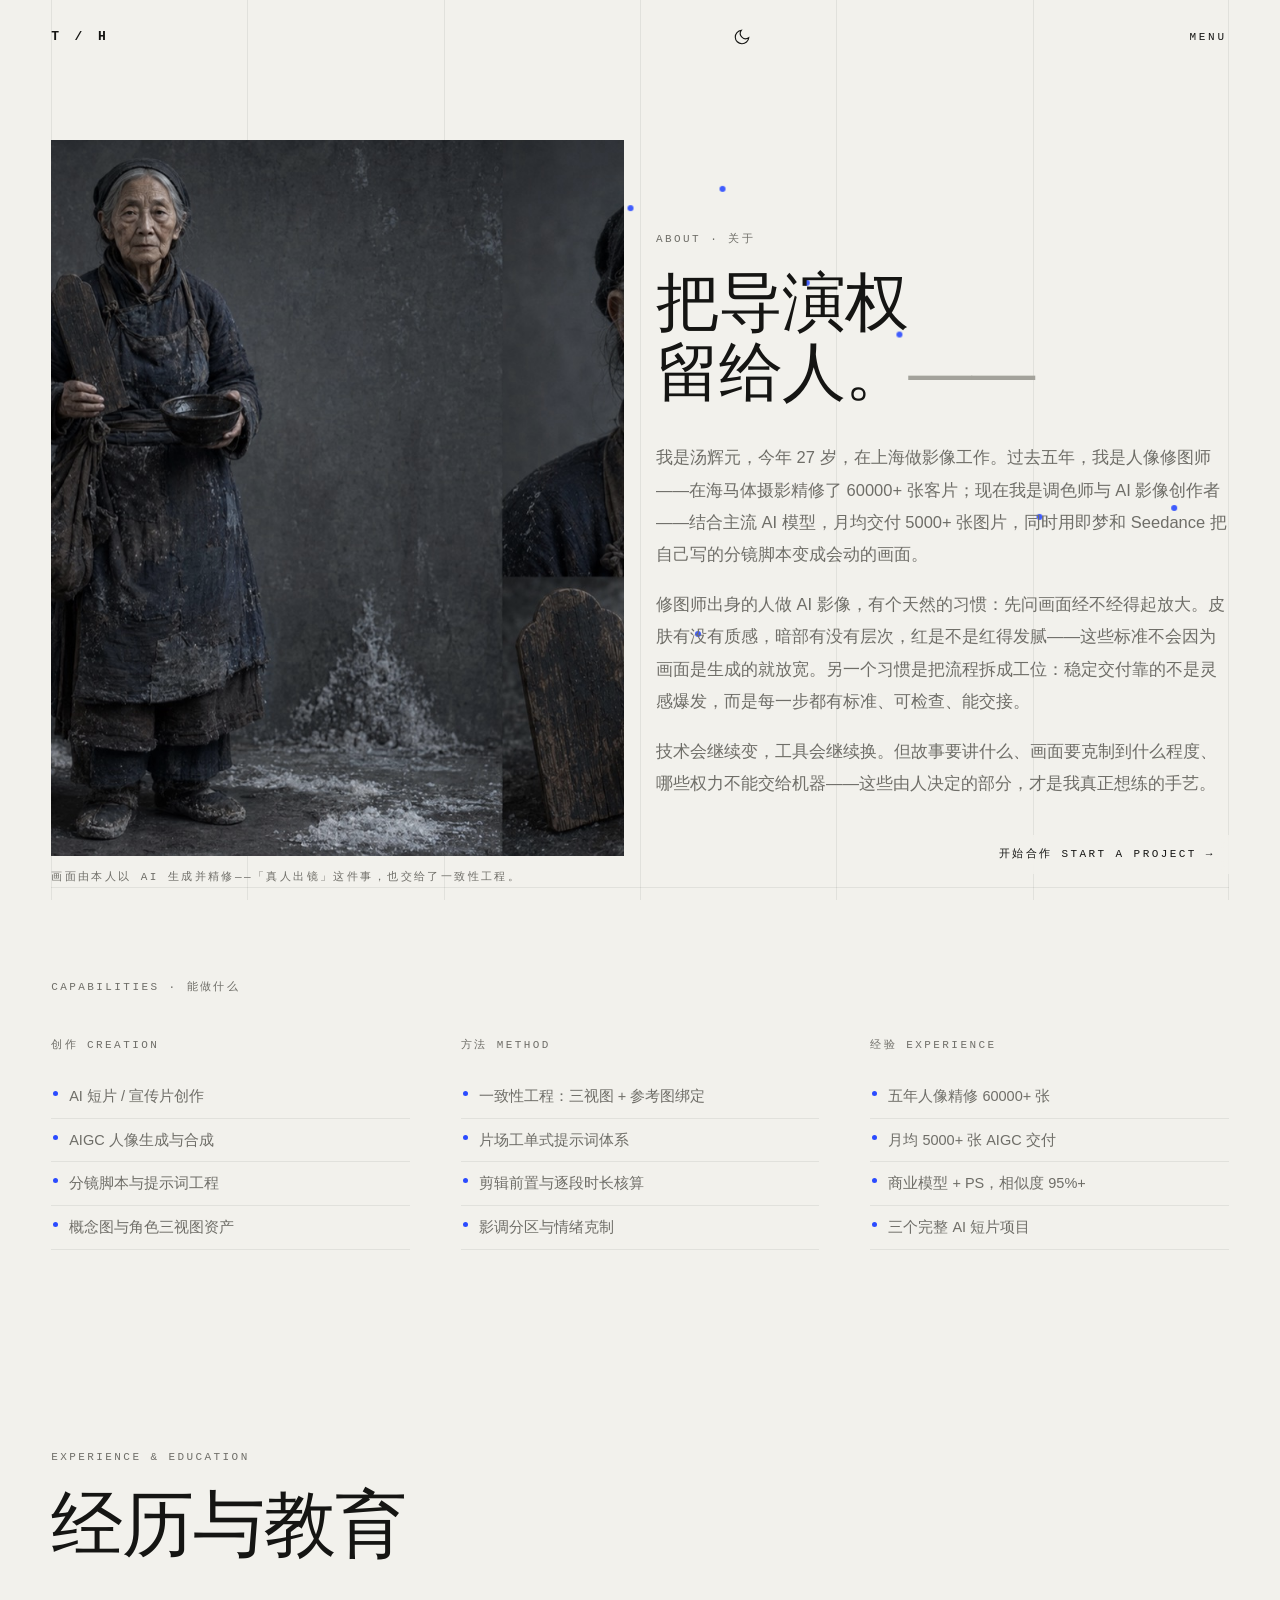
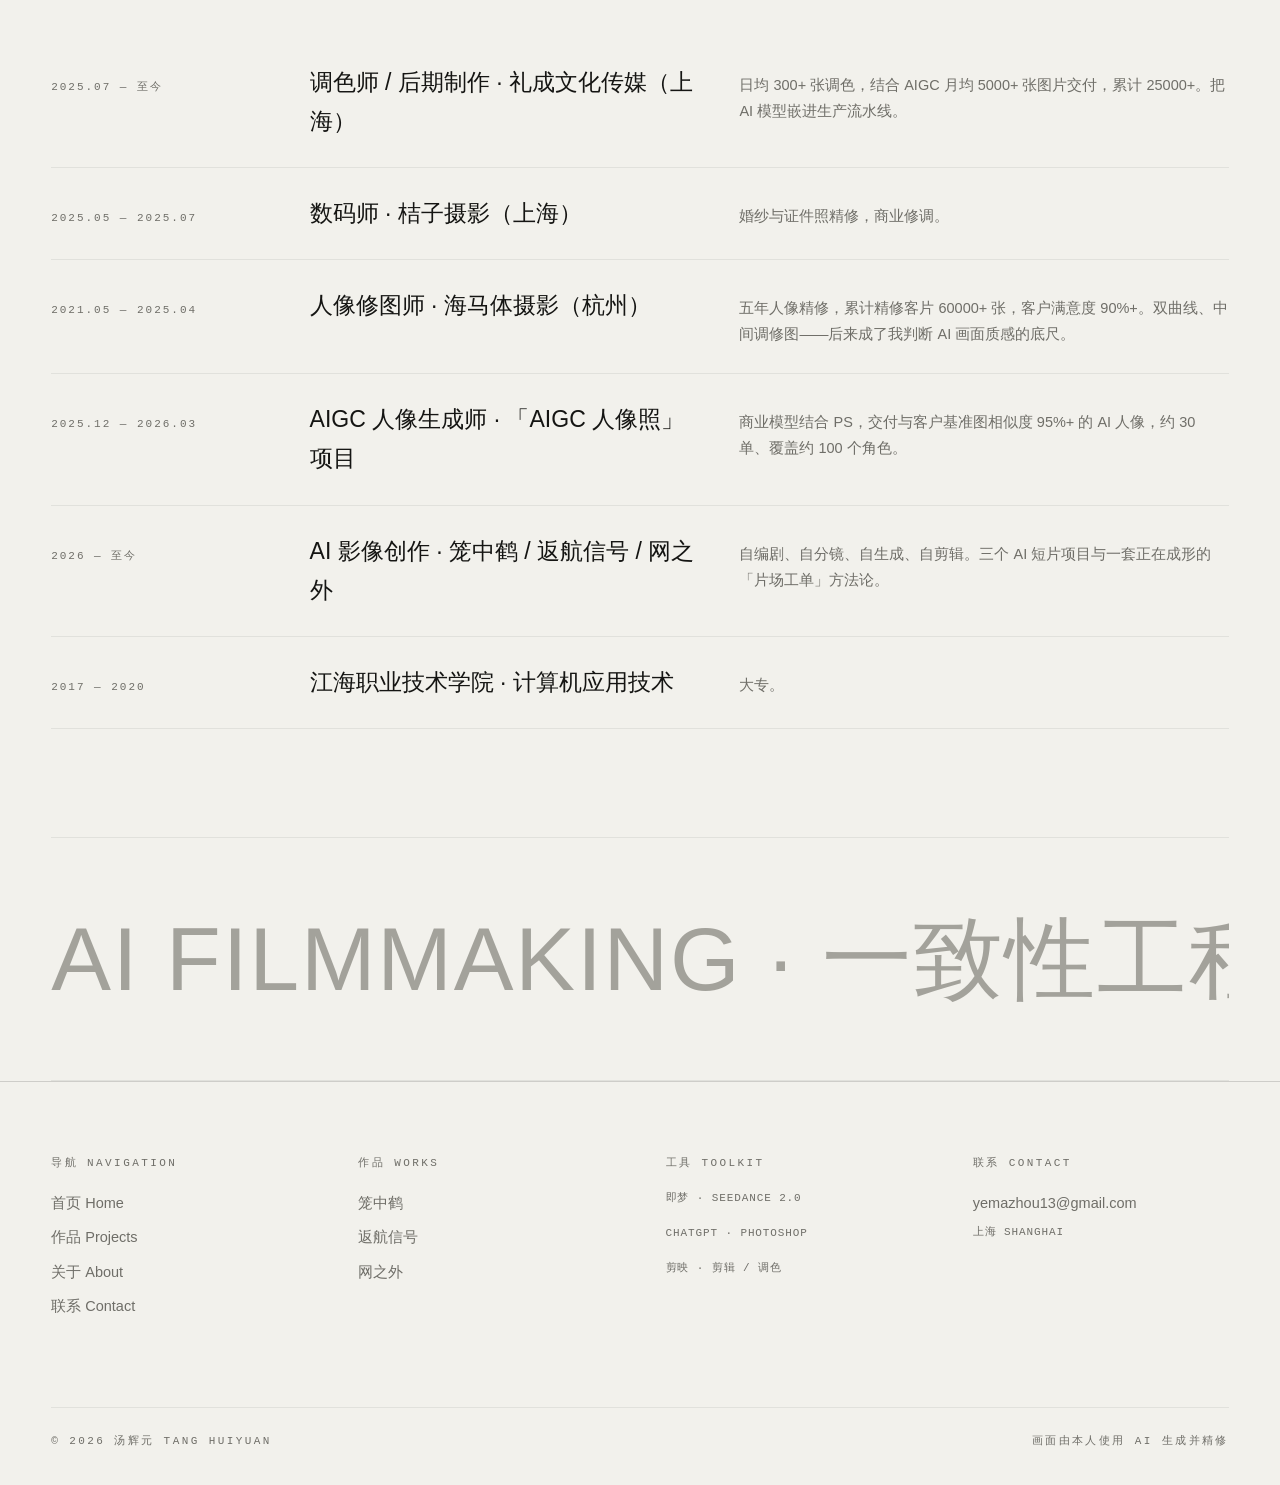
==== commit a0f4e255: "菜单圆形视窗滚动旋转 + 菜单项弧线轮换；画廊扩充：笼中鹤5张/返航信号视频剧照/网之外5张" ====
--- a/about.html
+++ b/about.html
@@ -21,6 +21,7 @@
 </header>
 
 <div class="menu-overlay">
+<div class="menu-circle" aria-hidden="true"><img src="assets/asset-04-elder-salt.jpg" alt=""></div>
   <svg class="menu-arc" viewBox="0 0 1440 900" preserveAspectRatio="none" aria-hidden="true">
     <path d="M 380 -60 Q 850 450 320 960" stroke="rgba(240,239,233,0.16)" fill="none" stroke-width="1"/>
     <circle cx="528" cy="144" r="4" fill="#4d6bff"/>
--- a/css/style.css
+++ b/css/style.css
@@ -824,3 +824,22 @@
 }
 
 .contact-hero .ghost { color: var(--faint); }
+
+/* ═══════ 菜单圆形旋转视窗 ═══════ */
+.menu-circle {
+  position: absolute;
+  left: -16vmin; top: 50%;
+  width: 118vmin; height: 118vmin;
+  transform: translateY(-50%);
+  border-radius: 50%;
+  overflow: hidden;
+  z-index: 0;
+}
+.menu-circle img {
+  width: 100%; height: 100%;
+  object-fit: cover;
+  transform: scale(1.32) rotate(0deg);
+  will-change: transform;
+}
+.menu-overlay:not(.open) .menu-circle { opacity: 0; transition: opacity 0.4s; }
+.menu-items { z-index: 2; }
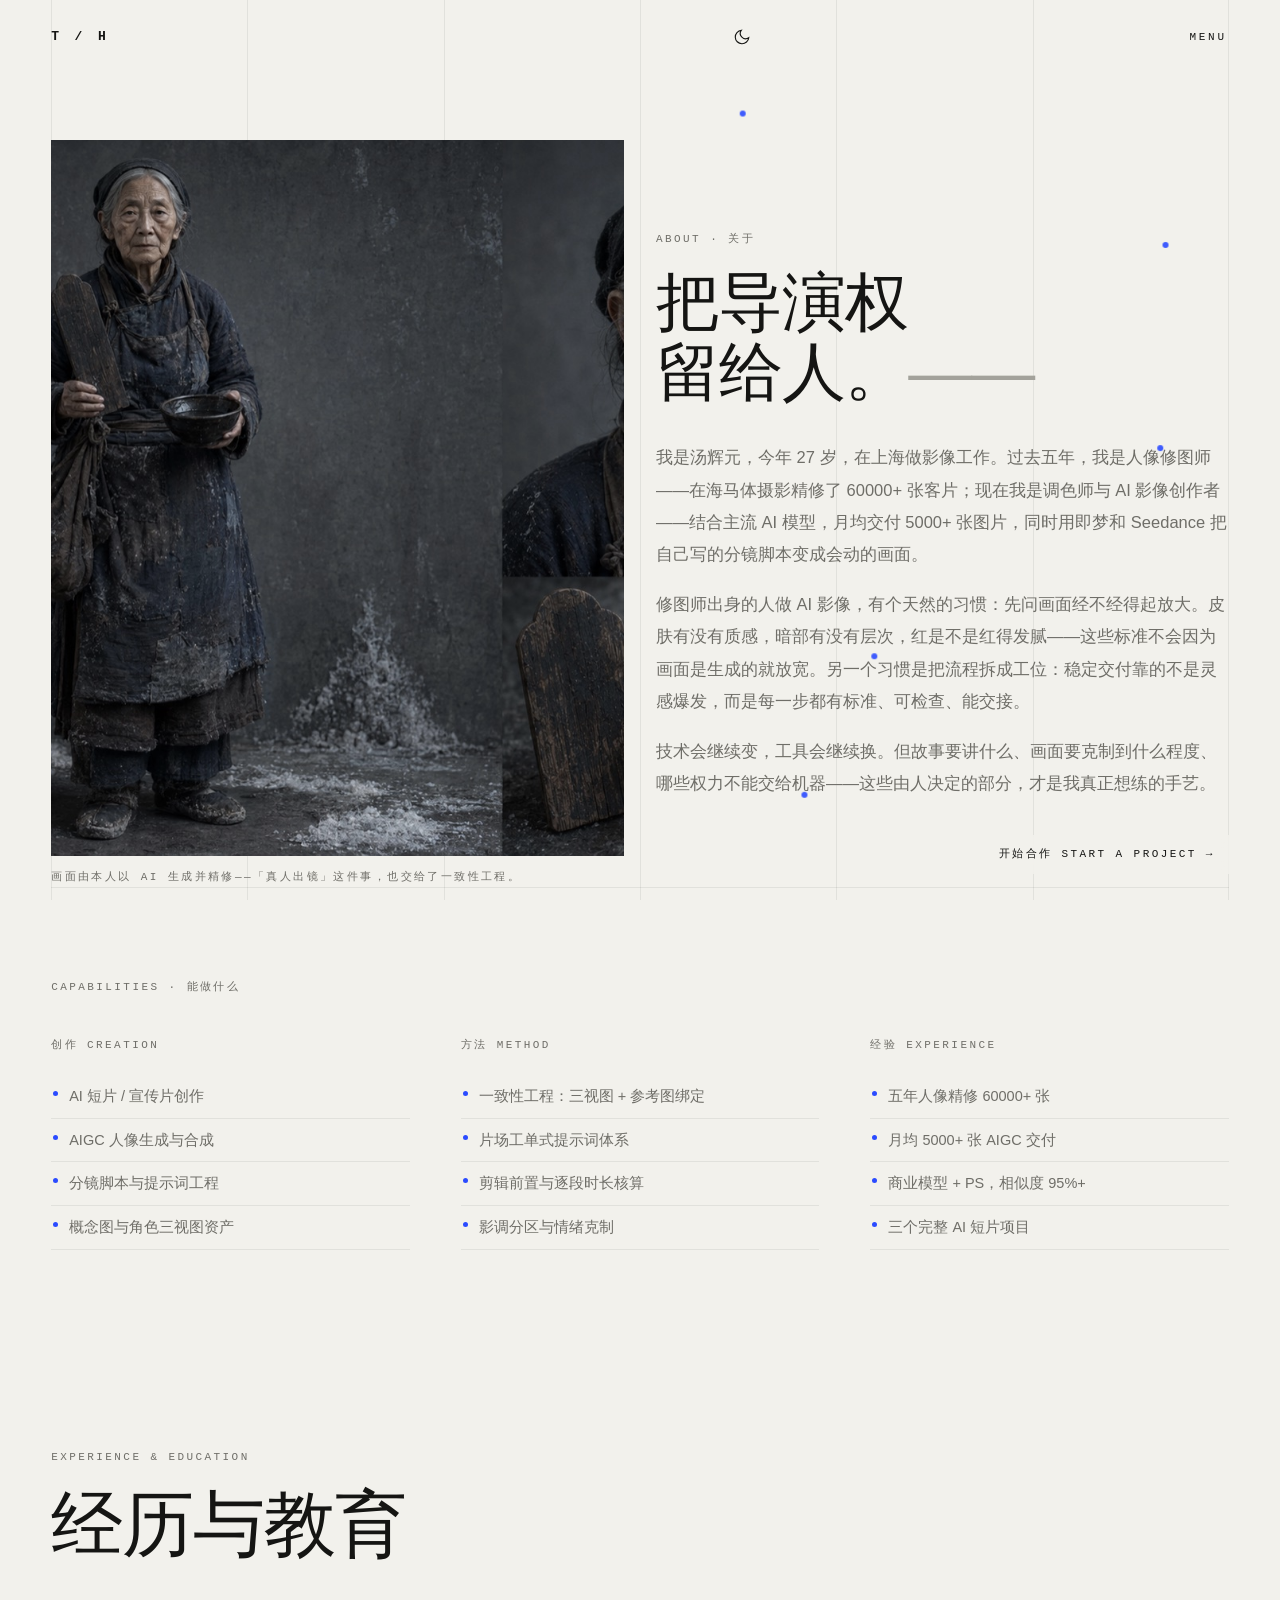
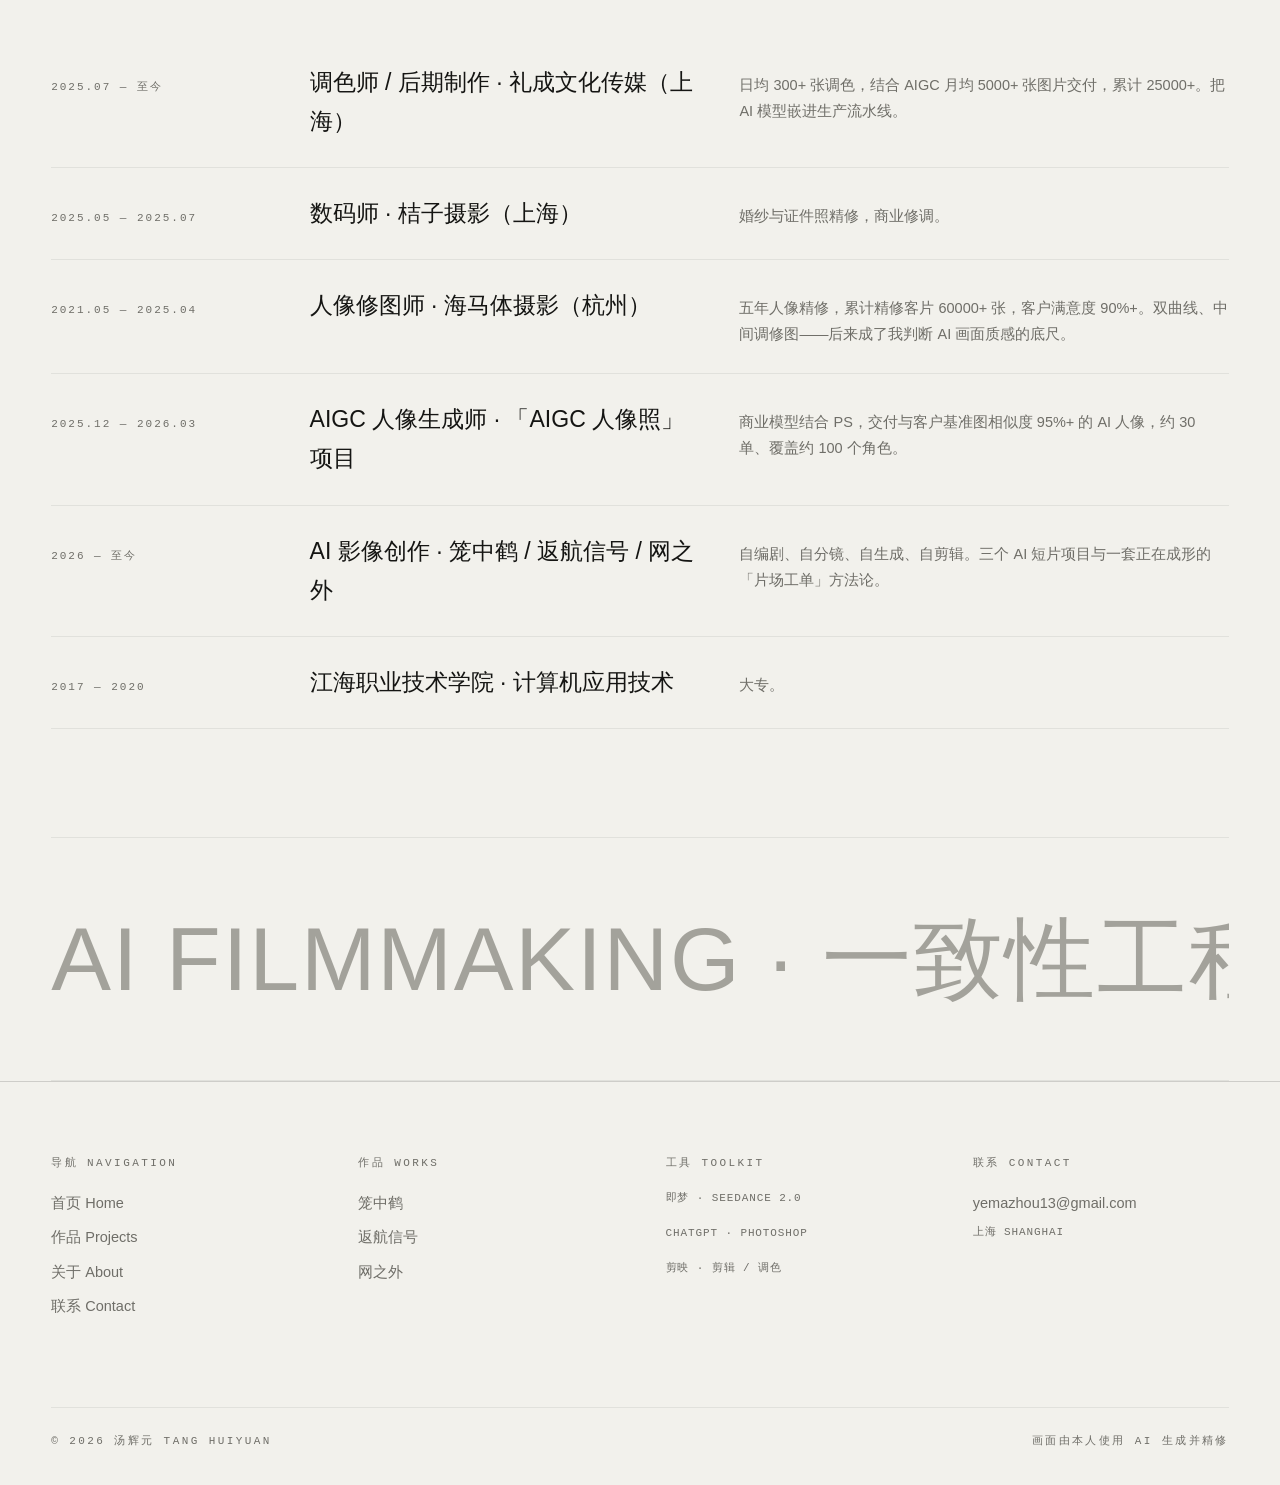
==== commit 21cda38e: "菜单圆盘：旋转限制±28°并按主体居中取景；全局图片不再被蓝点覆盖（main层级提升）" ====
--- a/about.html
+++ b/about.html
@@ -21,7 +21,7 @@
 </header>
 
 <div class="menu-overlay">
-<div class="menu-circle" aria-hidden="true"><img src="assets/asset-04-elder-salt.jpg" alt=""></div>
+<div class="menu-circle" aria-hidden="true"><img style="object-position:50% 36%;" src="assets/asset-04-elder-salt.jpg" alt=""></div>
   <svg class="menu-arc" viewBox="0 0 1440 900" preserveAspectRatio="none" aria-hidden="true">
     <path d="M 380 -60 Q 850 450 320 960" stroke="rgba(240,239,233,0.16)" fill="none" stroke-width="1"/>
     <circle cx="528" cy="144" r="4" fill="#4d6bff"/>
--- a/css/style.css
+++ b/css/style.css
@@ -35,6 +35,8 @@
 * { margin: 0; padding: 0; box-sizing: border-box; }
 
 html { scroll-behavior: smooth; }
+
+main { position: relative; z-index: 2; }
 
 body {
   background: var(--bg);
@@ -838,7 +840,7 @@
 .menu-circle img {
   width: 100%; height: 100%;
   object-fit: cover;
-  transform: scale(1.32) rotate(0deg);
+  transform: scale(1.45) rotate(0deg);
   will-change: transform;
 }
 .menu-overlay:not(.open) .menu-circle { opacity: 0; transition: opacity 0.4s; }
